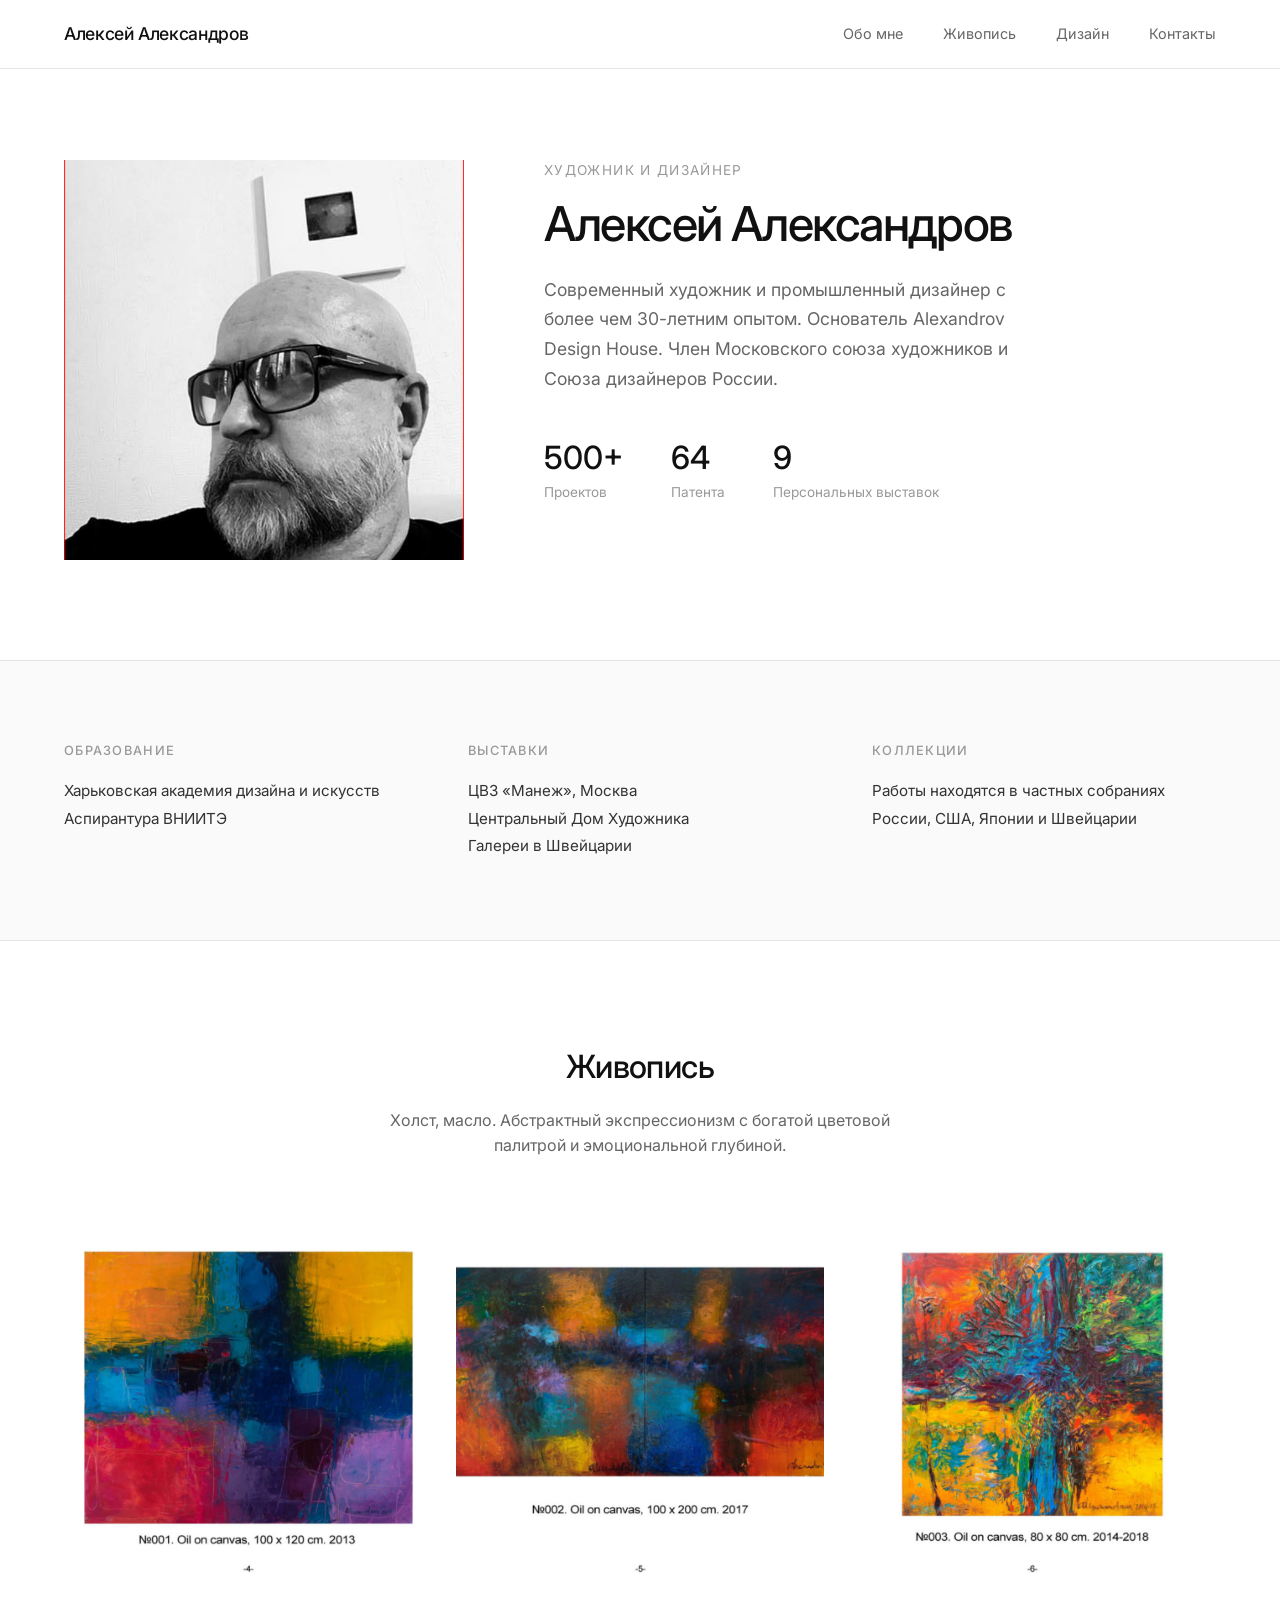
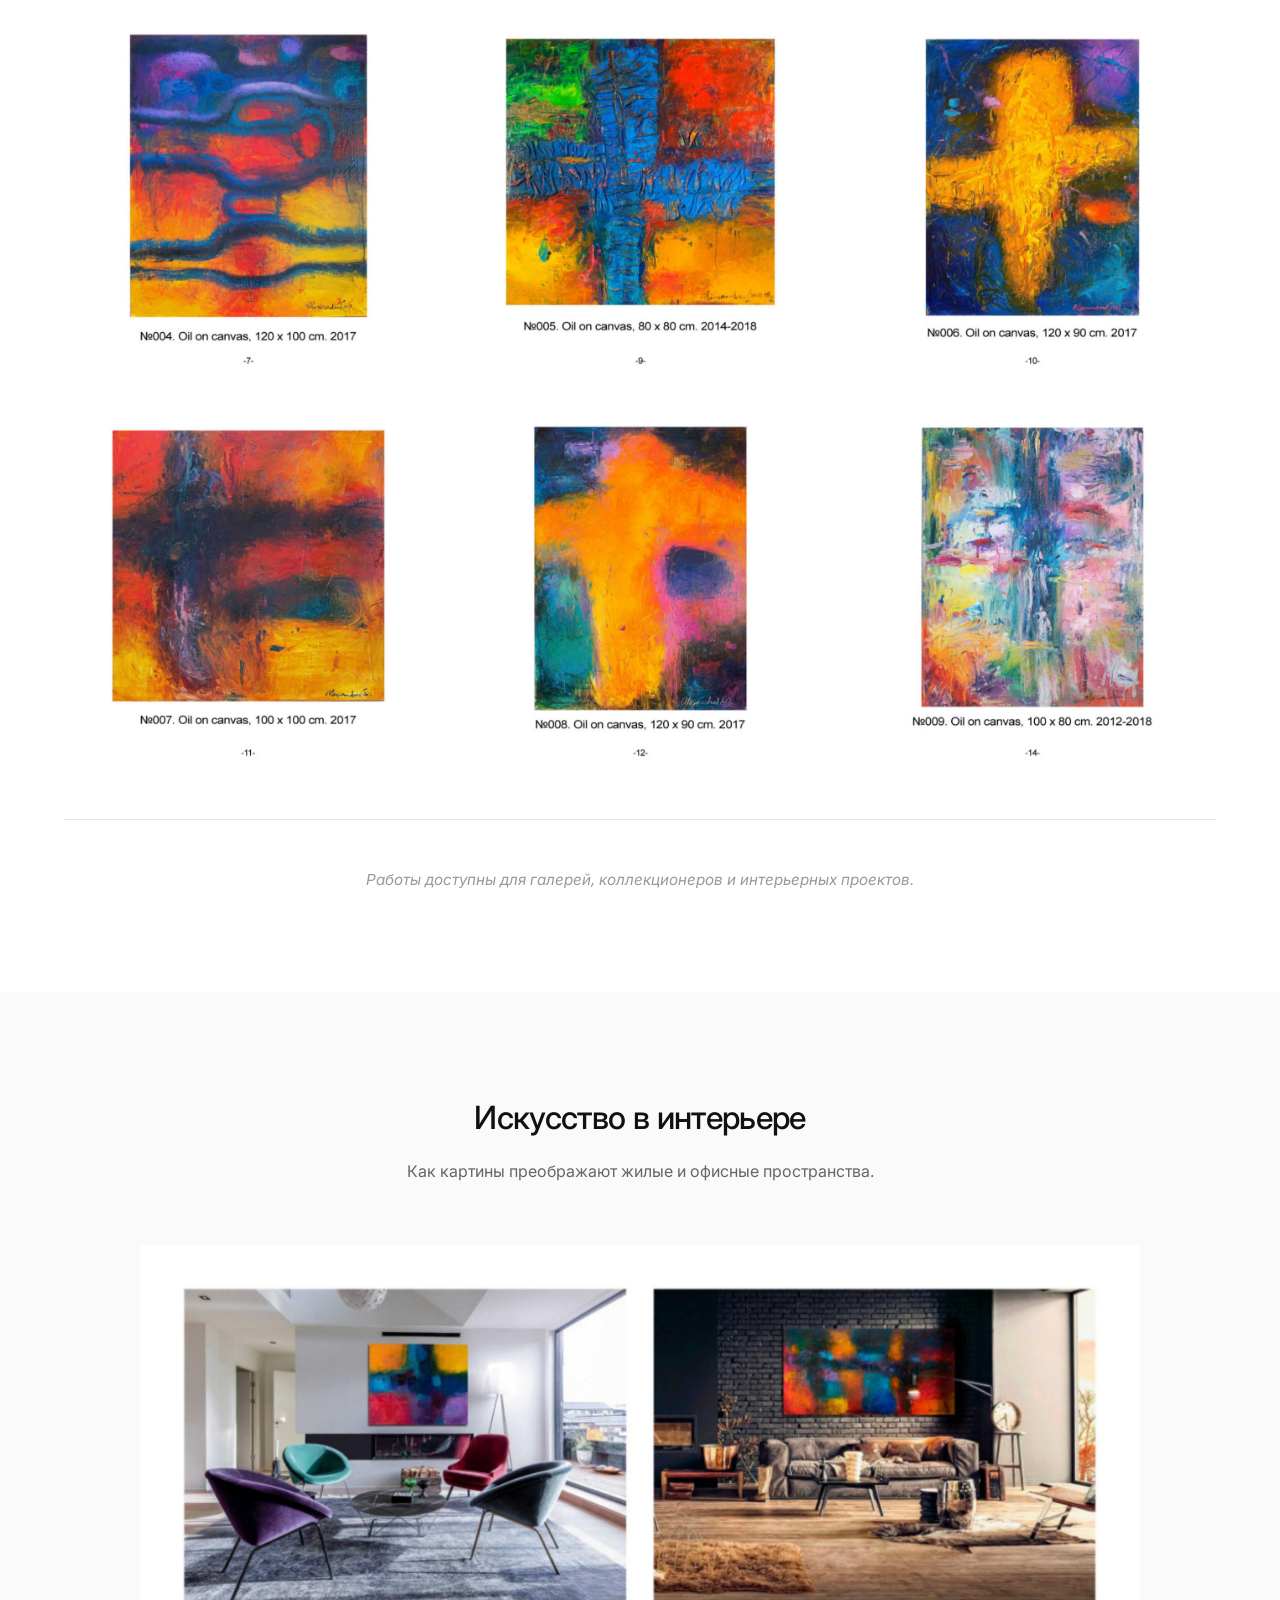
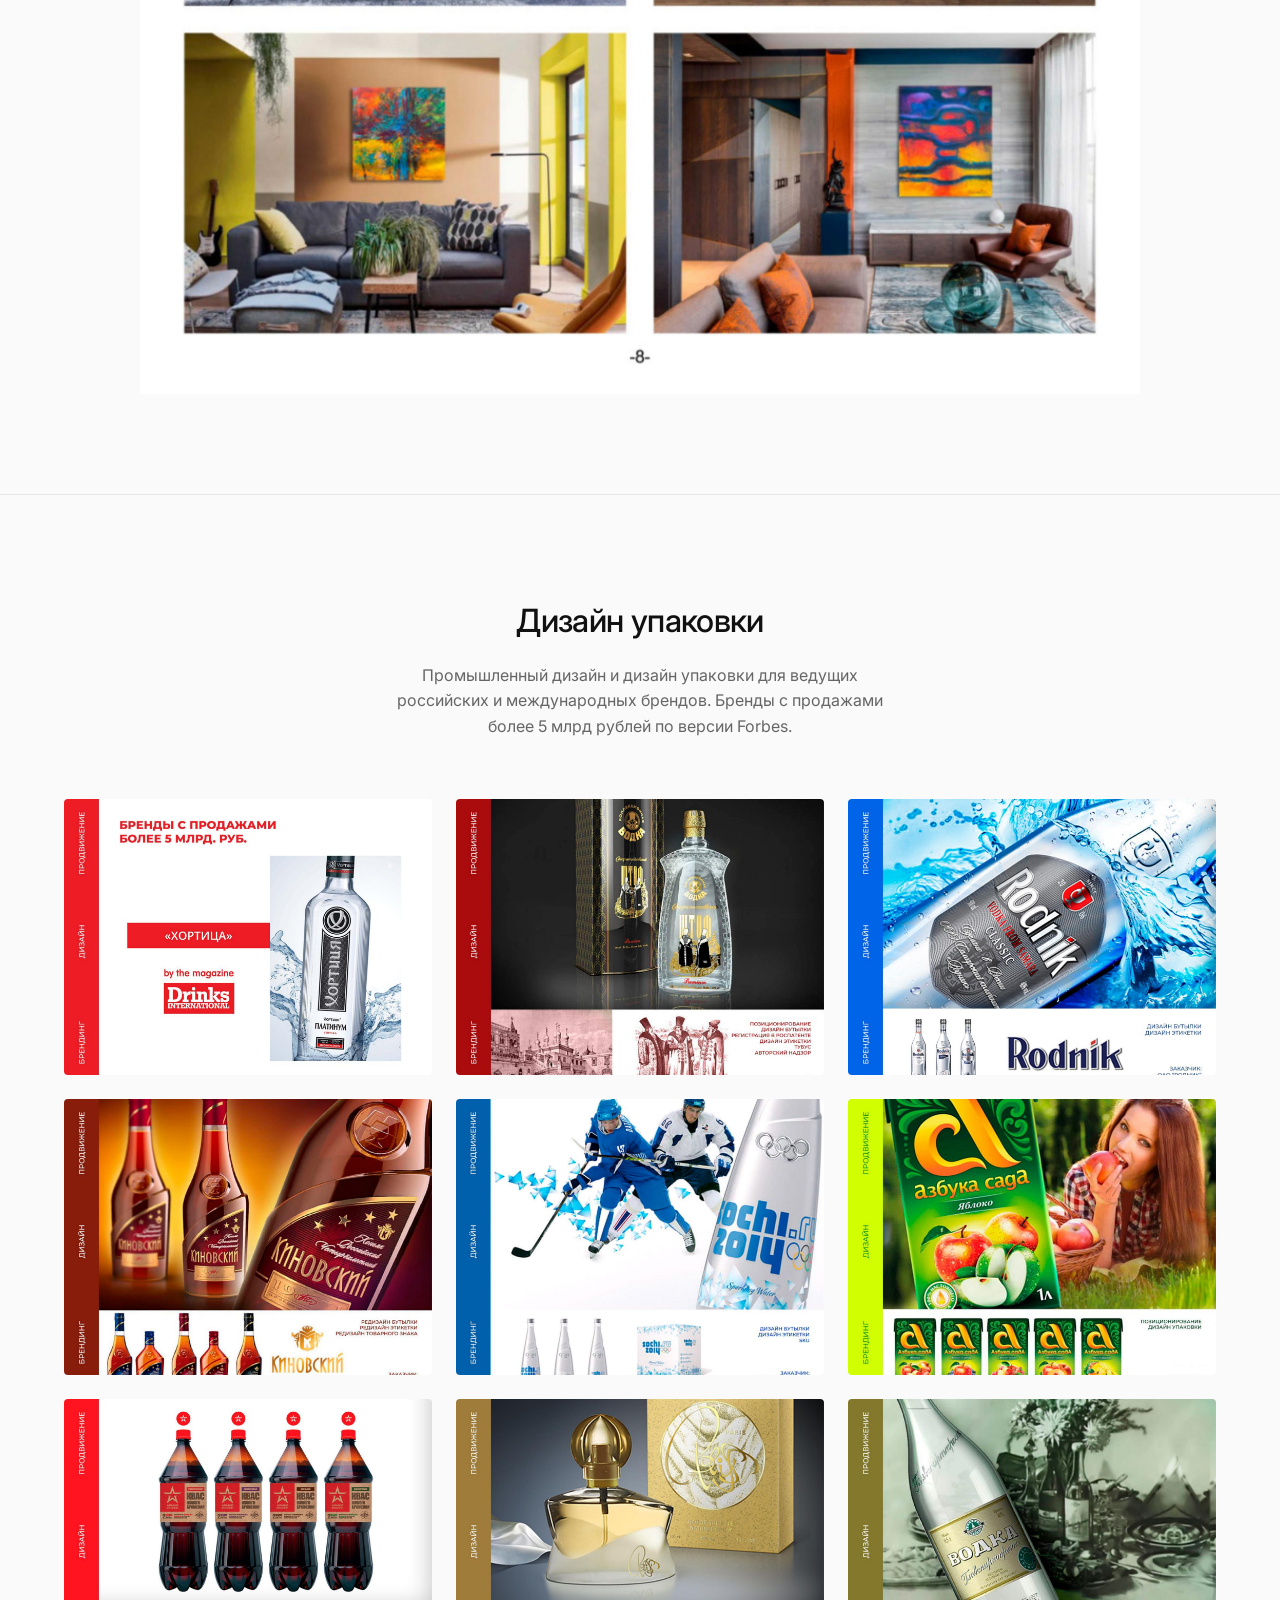
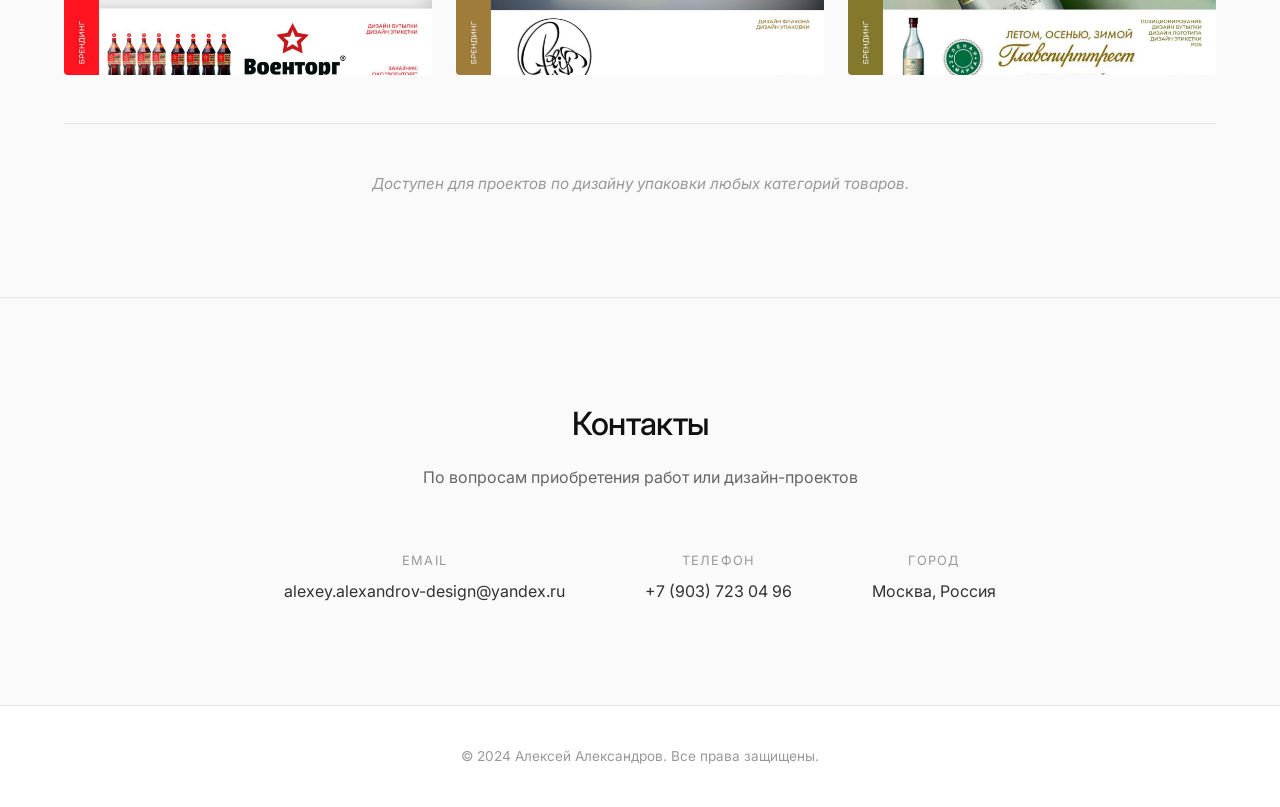
==== index.html @ 315cea28 "Initial commit: Alexey Alexandrov portfolio site - Minimalist white theme - Fine art gallery section" ====
<!DOCTYPE html>
<html lang="ru">
<head>
    <meta charset="UTF-8">
    <meta name="viewport" content="width=device-width, initial-scale=1.0">
    <title>Алексей Александров | Художник и Дизайнер</title>
    <meta name="description" content="Портфолио Алексея Александрова — современный художник и промышленный дизайнер. Живопись и дизайн упаковки.">
    <link rel="preconnect" href="https://fonts.googleapis.com">
    <link rel="preconnect" href="https://fonts.gstatic.com" crossorigin>
    <link href="https://fonts.googleapis.com/css2?family=Inter:wght@300;400;500;600&display=swap" rel="stylesheet">
    <link rel="stylesheet" href="styles.css">
</head>
<body>
    <!-- Navigation -->
    <nav class="navbar">
        <div class="container">
            <a href="#" class="logo">Алексей Александров</a>
            <ul class="nav-links">
                <li><a href="#about">Обо мне</a></li>
                <li><a href="#art">Живопись</a></li>
                <li><a href="#design">Дизайн</a></li>
                <li><a href="#contact">Контакты</a></li>
            </ul>
            <button class="mobile-menu-btn" aria-label="Меню">
                <span></span>
                <span></span>
            </button>
        </div>
    </nav>

    <!-- Hero Section -->
    <section class="hero" id="about">
        <div class="container">
            <div class="hero-content">
                <div class="hero-image">
                    <img src="images/portrait-01.jpg" alt="Алексей Александров">
                </div>
                <div class="hero-text">
                    <p class="hero-subtitle">Художник и Дизайнер</p>
                    <h1>Алексей Александров</h1>
                    <p class="hero-description">Современный художник и промышленный дизайнер с более чем 30-летним опытом. Основатель Alexandrov Design House. Член Московского союза художников и Союза дизайнеров России.</p>
                    <div class="hero-stats">
                        <div class="stat">
                            <span class="stat-number">500+</span>
                            <span class="stat-label">Проектов</span>
                        </div>
                        <div class="stat">
                            <span class="stat-number">64</span>
                            <span class="stat-label">Патента</span>
                        </div>
                        <div class="stat">
                            <span class="stat-number">9</span>
                            <span class="stat-label">Персональных выставок</span>
                        </div>
                    </div>
                </div>
            </div>
        </div>
    </section>

    <!-- About Section -->
    <section class="about-section">
        <div class="container">
            <div class="about-grid">
                <div class="about-block">
                    <h3>Образование</h3>
                    <p>Харьковская академия дизайна и искусств<br>Аспирантура ВНИИТЭ</p>
                </div>
                <div class="about-block">
                    <h3>Выставки</h3>
                    <p>ЦВЗ «Манеж», Москва<br>Центральный Дом Художника<br>Галереи в Швейцарии</p>
                </div>
                <div class="about-block">
                    <h3>Коллекции</h3>
                    <p>Работы находятся в частных собраниях России, США, Японии и Швейцарии</p>
                </div>
            </div>
        </div>
    </section>

    <!-- Fine Art Section -->
    <section class="gallery-section" id="art">
        <div class="container">
            <div class="section-header">
                <h2>Живопись</h2>
                <p>Холст, масло. Абстрактный экспрессионизм с богатой цветовой палитрой и эмоциональной глубиной.</p>
            </div>
            <div class="gallery-grid">
                <div class="gallery-item">
                    <img src="images/art/painting-04.jpg" alt="Холст, масло">
                    <div class="gallery-info">
                        <span>Холст, масло</span>
                        <span>100 x 120 см</span>
                    </div>
                </div>
                <div class="gallery-item">
                    <img src="images/art/painting-05.jpg" alt="Холст, масло">
                    <div class="gallery-info">
                        <span>Холст, масло</span>
                        <span>100 x 200 см</span>
                    </div>
                </div>
                <div class="gallery-item">
                    <img src="images/art/painting-06.jpg" alt="Холст, масло">
                    <div class="gallery-info">
                        <span>Холст, масло</span>
                        <span>80 x 80 см</span>
                    </div>
                </div>
                <div class="gallery-item">
                    <img src="images/art/painting-07.jpg" alt="Холст, масло">
                    <div class="gallery-info">
                        <span>Холст, масло</span>
                        <span>120 x 100 см</span>
                    </div>
                </div>
                <div class="gallery-item">
                    <img src="images/art/painting-09.jpg" alt="Холст, масло">
                    <div class="gallery-info">
                        <span>Холст, масло</span>
                        <span>80 x 80 см</span>
                    </div>
                </div>
                <div class="gallery-item">
                    <img src="images/art/painting-10.jpg" alt="Холст, масло">
                    <div class="gallery-info">
                        <span>Холст, масло</span>
                        <span>120 x 90 см</span>
                    </div>
                </div>
                <div class="gallery-item">
                    <img src="images/art/painting-11.jpg" alt="Холст, масло">
                    <div class="gallery-info">
                        <span>Холст, масло</span>
                        <span>100 x 100 см</span>
                    </div>
                </div>
                <div class="gallery-item">
                    <img src="images/art/painting-12.jpg" alt="Холст, масло">
                    <div class="gallery-info">
                        <span>Холст, масло</span>
                        <span>80 x 100 см</span>
                    </div>
                </div>
                <div class="gallery-item">
                    <img src="images/art/painting-14.jpg" alt="Холст, масло">
                    <div class="gallery-info">
                        <span>Холст, масло</span>
                        <span>120 x 100 см</span>
                    </div>
                </div>
            </div>
            <div class="gallery-note">
                <p>Работы доступны для галерей, коллекционеров и интерьерных проектов.</p>
            </div>
        </div>
    </section>

    <!-- Interior Preview -->
    <section class="interior-section">
        <div class="container">
            <div class="section-header">
                <h2>Искусство в интерьере</h2>
                <p>Как картины преображают жилые и офисные пространства.</p>
            </div>
            <div class="interior-image">
                <img src="images/art/painting-08.jpg" alt="Картины в интерьере">
            </div>
        </div>
    </section>

    <!-- Design Section -->
    <section class="gallery-section design-section" id="design">
        <div class="container">
            <div class="section-header">
                <h2>Дизайн упаковки</h2>
                <p>Промышленный дизайн и дизайн упаковки для ведущих российских и международных брендов. Бренды с продажами более 5 млрд рублей по версии Forbes.</p>
            </div>
            <div class="design-grid">
                <div class="design-item">
                    <img src="images/design/design-04.jpg" alt="Хортица">
                    <div class="design-info">
                        <span class="design-brand">Хортица</span>
                        <span class="design-type">Премиум водка</span>
                    </div>
                </div>
                <div class="design-item">
                    <img src="images/design/design-10.jpg" alt="Старомосковская">
                    <div class="design-info">
                        <span class="design-brand">Старомосковская</span>
                        <span class="design-type">Премиум коллекция</span>
                    </div>
                </div>
                <div class="design-item">
                    <img src="images/design/design-15.jpg" alt="Родник">
                    <div class="design-info">
                        <span class="design-brand">Родник</span>
                        <span class="design-type">Водка</span>
                    </div>
                </div>
                <div class="design-item">
                    <img src="images/design/design-20.jpg" alt="Киновский">
                    <div class="design-info">
                        <span class="design-brand">Киновский</span>
                        <span class="design-type">Коньяк</span>
                    </div>
                </div>
                <div class="design-item">
                    <img src="images/design/design-30.jpg" alt="Сочи 2014">
                    <div class="design-info">
                        <span class="design-brand">Сочи 2014</span>
                        <span class="design-type">Олимпийский комитет</span>
                    </div>
                </div>
                <div class="design-item">
                    <img src="images/design/design-35.jpg" alt="Азбука Сада">
                    <div class="design-info">
                        <span class="design-brand">Азбука Сада</span>
                        <span class="design-type">Соки</span>
                    </div>
                </div>
                <div class="design-item">
                    <img src="images/design/design-25.jpg" alt="Военторг">
                    <div class="design-info">
                        <span class="design-brand">Военторг</span>
                        <span class="design-type">Квас</span>
                    </div>
                </div>
                <div class="design-item">
                    <img src="images/design/design-40.jpg" alt="Paris">
                    <div class="design-info">
                        <span class="design-brand">Paris</span>
                        <span class="design-type">Парфюмерия</span>
                    </div>
                </div>
                <div class="design-item">
                    <img src="images/design/design-05.jpg" alt="Главспирттрест">
                    <div class="design-info">
                        <span class="design-brand">Главспирттрест</span>
                        <span class="design-type">Водка</span>
                    </div>
                </div>
            </div>
            <div class="gallery-note">
                <p>Доступен для проектов по дизайну упаковки любых категорий товаров.</p>
            </div>
        </div>
    </section>

    <!-- Contact Section -->
    <section class="contact-section" id="contact">
        <div class="container">
            <div class="section-header">
                <h2>Контакты</h2>
                <p>По вопросам приобретения работ или дизайн-проектов</p>
            </div>
            <div class="contact-info">
                <div class="contact-item">
                    <span class="contact-label">Email</span>
                    <a href="mailto:alexey.alexandrov-design@yandex.ru">alexey.alexandrov-design@yandex.ru</a>
                </div>
                <div class="contact-item">
                    <span class="contact-label">Телефон</span>
                    <a href="tel:+79037230496">+7 (903) 723 04 96</a>
                </div>
                <div class="contact-item">
                    <span class="contact-label">Город</span>
                    <span>Москва, Россия</span>
                </div>
            </div>
        </div>
    </section>

    <!-- Footer -->
    <footer class="footer">
        <div class="container">
            <p>&copy; 2024 Алексей Александров. Все права защищены.</p>
        </div>
    </footer>

    <script src="script.js"></script>
</body>
</html>
---- styles.css ----
/* ========================================
   Alexey Alexandrov Portfolio
   Minimalist White Theme
   ======================================== */

:root {
    --color-black: #111111;
    --color-dark: #333333;
    --color-gray: #666666;
    --color-light-gray: #999999;
    --color-border: #e5e5e5;
    --color-bg: #ffffff;
    --color-bg-light: #fafafa;
    --font-main: 'Inter', -apple-system, BlinkMacSystemFont, sans-serif;
    --transition: 0.3s ease;
}

* {
    margin: 0;
    padding: 0;
    box-sizing: border-box;
}

html {
    scroll-behavior: smooth;
}

body {
    font-family: var(--font-main);
    font-size: 16px;
    line-height: 1.6;
    color: var(--color-dark);
    background: var(--color-bg);
    -webkit-font-smoothing: antialiased;
}

.container {
    max-width: 1200px;
    margin: 0 auto;
    padding: 0 24px;
}

a {
    color: inherit;
    text-decoration: none;
    transition: opacity var(--transition);
}

a:hover {
    opacity: 0.7;
}

img {
    max-width: 100%;
    height: auto;
    display: block;
}

/* ========================================
   Navigation
   ======================================== */
.navbar {
    position: fixed;
    top: 0;
    left: 0;
    right: 0;
    z-index: 100;
    background: var(--color-bg);
    border-bottom: 1px solid var(--color-border);
    padding: 20px 0;
}

.navbar .container {
    display: flex;
    align-items: center;
    justify-content: space-between;
}

.logo {
    font-size: 1.1rem;
    font-weight: 500;
    letter-spacing: -0.02em;
    color: var(--color-black);
}

.nav-links {
    display: flex;
    list-style: none;
    gap: 40px;
}

.nav-links a {
    font-size: 0.9rem;
    color: var(--color-gray);
    font-weight: 400;
}

.nav-links a:hover {
    color: var(--color-black);
    opacity: 1;
}

.mobile-menu-btn {
    display: none;
    flex-direction: column;
    gap: 6px;
    background: none;
    border: none;
    cursor: pointer;
    padding: 4px;
}

.mobile-menu-btn span {
    width: 24px;
    height: 1.5px;
    background: var(--color-black);
    transition: var(--transition);
}

/* ========================================
   Hero Section
   ======================================== */
.hero {
    padding: 160px 0 100px;
    background: var(--color-bg);
}

.hero-content {
    display: grid;
    grid-template-columns: 400px 1fr;
    gap: 80px;
    align-items: start;
}

.hero-image img {
    width: 100%;
    aspect-ratio: 1;
    object-fit: cover;
}

.hero-subtitle {
    font-size: 0.85rem;
    color: var(--color-light-gray);
    text-transform: uppercase;
    letter-spacing: 0.1em;
    margin-bottom: 16px;
}

.hero h1 {
    font-size: 3rem;
    font-weight: 500;
    letter-spacing: -0.03em;
    line-height: 1.1;
    margin-bottom: 24px;
    color: var(--color-black);
}

.hero-description {
    font-size: 1.1rem;
    color: var(--color-gray);
    line-height: 1.7;
    max-width: 500px;
    margin-bottom: 48px;
}

.hero-stats {
    display: flex;
    gap: 48px;
}

.stat {
    display: flex;
    flex-direction: column;
}

.stat-number {
    font-size: 2rem;
    font-weight: 500;
    color: var(--color-black);
    line-height: 1;
    margin-bottom: 8px;
}

.stat-label {
    font-size: 0.85rem;
    color: var(--color-light-gray);
}

/* ========================================
   About Section
   ======================================== */
.about-section {
    padding: 80px 0;
    background: var(--color-bg-light);
    border-top: 1px solid var(--color-border);
    border-bottom: 1px solid var(--color-border);
}

.about-grid {
    display: grid;
    grid-template-columns: repeat(3, 1fr);
    gap: 60px;
}

.about-block h3 {
    font-size: 0.8rem;
    font-weight: 500;
    text-transform: uppercase;
    letter-spacing: 0.1em;
    color: var(--color-light-gray);
    margin-bottom: 16px;
}

.about-block p {
    font-size: 0.95rem;
    color: var(--color-dark);
    line-height: 1.8;
}

/* ========================================
   Gallery Section
   ======================================== */
.gallery-section {
    padding: 100px 0;
}

.section-header {
    text-align: center;
    margin-bottom: 60px;
}

.section-header h2 {
    font-size: 2rem;
    font-weight: 500;
    letter-spacing: -0.02em;
    color: var(--color-black);
    margin-bottom: 16px;
}

.section-header p {
    font-size: 1rem;
    color: var(--color-gray);
    max-width: 500px;
    margin: 0 auto;
}

.gallery-grid {
    display: grid;
    grid-template-columns: repeat(3, 1fr);
    gap: 24px;
}

.gallery-item {
    position: relative;
    overflow: hidden;
    cursor: pointer;
}

.gallery-item img {
    width: 100%;
    aspect-ratio: 1;
    object-fit: cover;
    transition: transform var(--transition);
}

.gallery-item:hover img {
    transform: scale(1.03);
}

.gallery-info {
    position: absolute;
    bottom: 0;
    left: 0;
    right: 0;
    padding: 16px;
    background: linear-gradient(transparent, rgba(0,0,0,0.7));
    display: flex;
    justify-content: space-between;
    opacity: 0;
    transition: opacity var(--transition);
}

.gallery-item:hover .gallery-info {
    opacity: 1;
}

.gallery-info span {
    font-size: 0.8rem;
    color: #fff;
}

.gallery-note {
    text-align: center;
    margin-top: 48px;
    padding-top: 48px;
    border-top: 1px solid var(--color-border);
}

.gallery-note p {
    font-size: 0.95rem;
    color: var(--color-light-gray);
    font-style: italic;
}

/* ========================================
   Interior Section
   ======================================== */
.interior-section {
    padding: 100px 0;
    background: var(--color-bg-light);
}

.interior-image {
    max-width: 1000px;
    margin: 0 auto;
}

.interior-image img {
    width: 100%;
}

/* ========================================
   Design Section
   ======================================== */
.design-section {
    background: var(--color-bg-light);
    border-top: 1px solid var(--color-border);
}

.design-grid {
    display: grid;
    grid-template-columns: repeat(3, 1fr);
    gap: 24px;
}

.design-item {
    position: relative;
    overflow: hidden;
    cursor: pointer;
    background: var(--color-bg);
    border-radius: 4px;
}

.design-item img {
    width: 100%;
    aspect-ratio: 4/3;
    object-fit: cover;
    transition: transform var(--transition);
}

.design-item:hover img {
    transform: scale(1.02);
}

.design-info {
    position: absolute;
    bottom: 0;
    left: 0;
    right: 0;
    padding: 20px;
    background: linear-gradient(transparent, rgba(0,0,0,0.8));
    display: flex;
    flex-direction: column;
    gap: 4px;
    opacity: 0;
    transition: opacity var(--transition);
}

.design-item:hover .design-info {
    opacity: 1;
}

.design-brand {
    font-size: 1rem;
    font-weight: 500;
    color: #fff;
}

.design-type {
    font-size: 0.8rem;
    color: rgba(255,255,255,0.7);
}

/* ========================================
   Contact Section
   ======================================== */
.contact-section {
    padding: 100px 0;
    background: var(--color-bg-light);
    border-top: 1px solid var(--color-border);
}

.contact-info {
    display: flex;
    justify-content: center;
    gap: 80px;
}

.contact-item {
    display: flex;
    flex-direction: column;
    align-items: center;
    text-align: center;
}

.contact-label {
    font-size: 0.8rem;
    text-transform: uppercase;
    letter-spacing: 0.1em;
    color: var(--color-light-gray);
    margin-bottom: 8px;
}

.contact-item a,
.contact-item span:last-child {
    font-size: 1rem;
    color: var(--color-dark);
}

/* ========================================
   Footer
   ======================================== */
.footer {
    padding: 40px 0;
    border-top: 1px solid var(--color-border);
    text-align: center;
}

.footer p {
    font-size: 0.85rem;
    color: var(--color-light-gray);
}

/* ========================================
   Responsive
   ======================================== */
@media (max-width: 1024px) {
    .hero-content {
        grid-template-columns: 300px 1fr;
        gap: 60px;
    }

    .hero h1 {
        font-size: 2.5rem;
    }

    .gallery-grid,
    .design-grid {
        grid-template-columns: repeat(2, 1fr);
    }
}

@media (max-width: 768px) {
    .nav-links {
        display: none;
    }

    .mobile-menu-btn {
        display: flex;
    }

    .hero {
        padding: 120px 0 60px;
    }

    .hero-content {
        grid-template-columns: 1fr;
        gap: 40px;
    }

    .hero-image {
        max-width: 280px;
    }

    .hero h1 {
        font-size: 2rem;
    }

    .hero-description {
        font-size: 1rem;
    }

    .hero-stats {
        gap: 32px;
    }

    .stat-number {
        font-size: 1.5rem;
    }

    .about-grid {
        grid-template-columns: 1fr;
        gap: 40px;
    }

    .gallery-section,
    .interior-section,
    .contact-section {
        padding: 60px 0;
    }

    .section-header {
        margin-bottom: 40px;
    }

    .section-header h2 {
        font-size: 1.5rem;
    }

    .gallery-grid,
    .design-grid {
        grid-template-columns: 1fr;
        gap: 16px;
    }

    .design-item img {
        aspect-ratio: 16/10;
    }

    .contact-info {
        flex-direction: column;
        gap: 32px;
    }
}

@media (max-width: 480px) {
    .container {
        padding: 0 16px;
    }

    .logo {
        font-size: 1rem;
    }

    .hero h1 {
        font-size: 1.75rem;
    }

    .hero-stats {
        flex-wrap: wrap;
        gap: 24px;
    }

    .stat {
        min-width: 80px;
    }
}
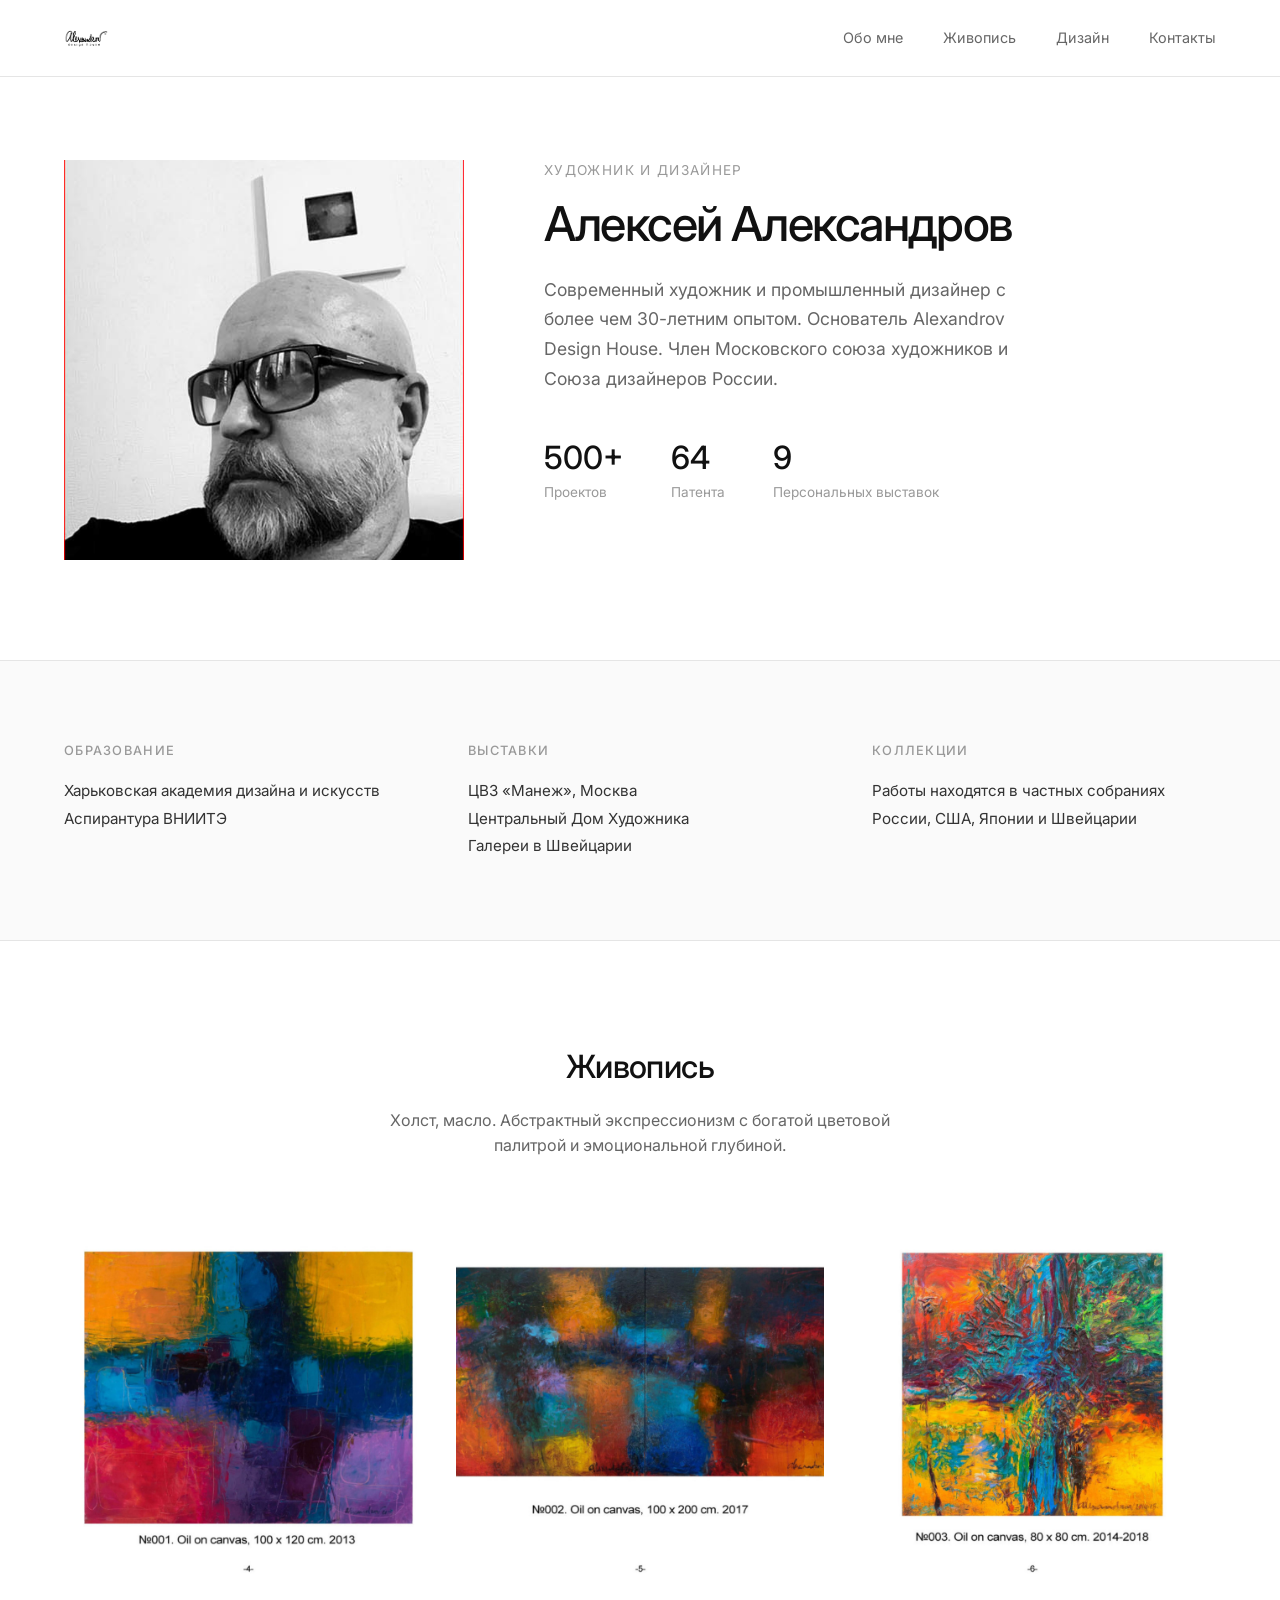
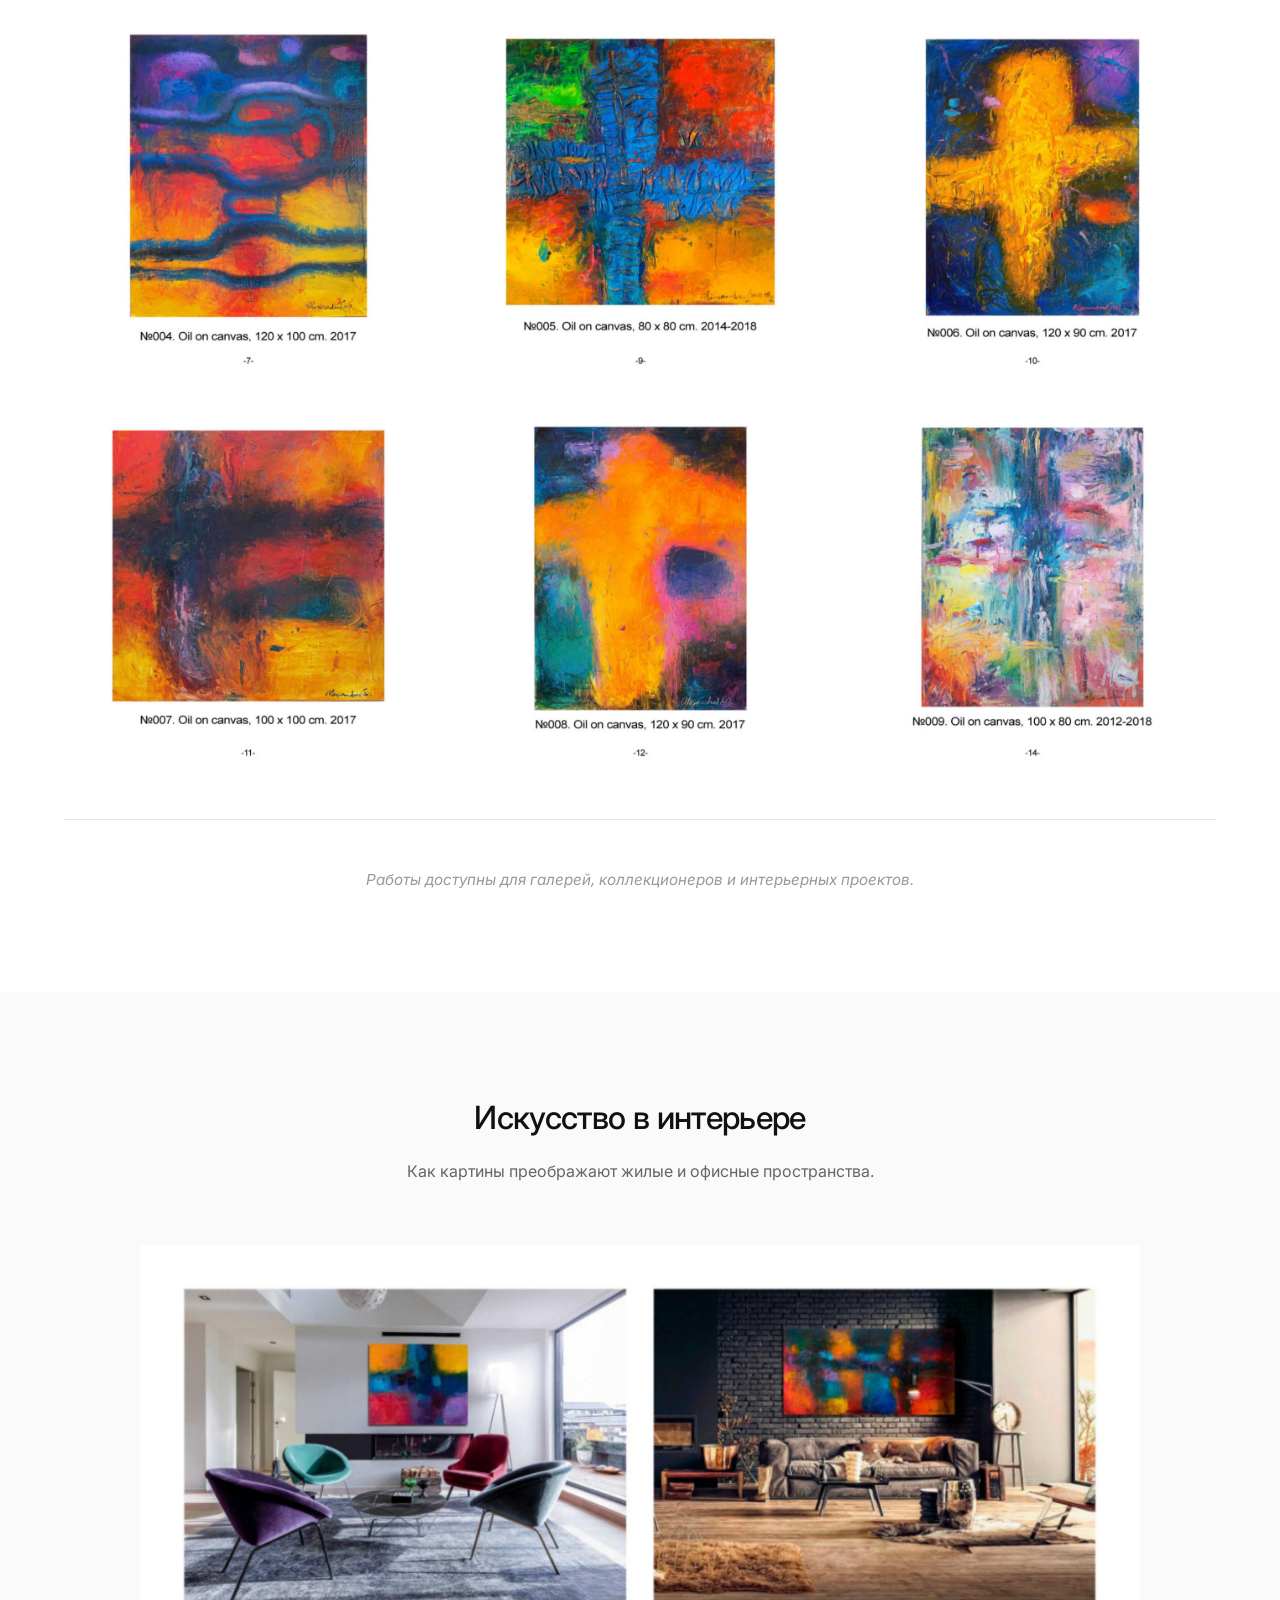
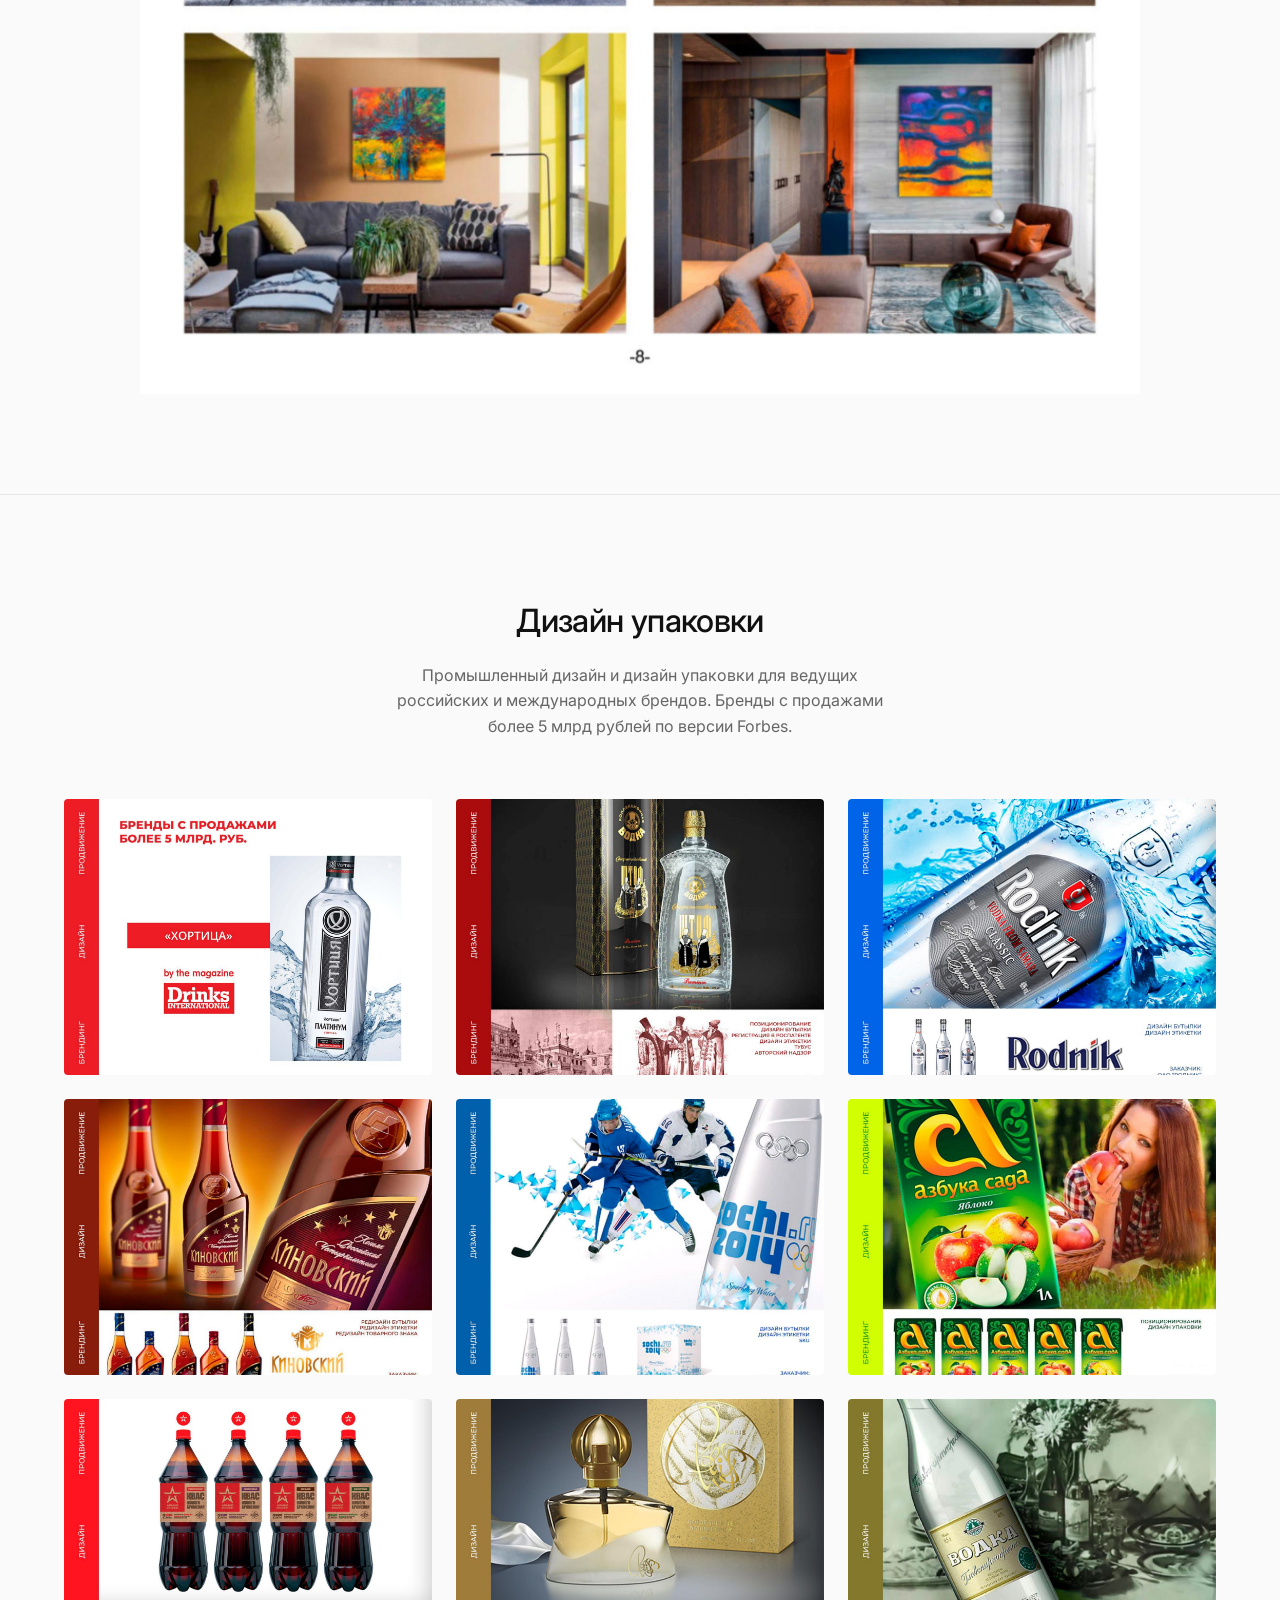
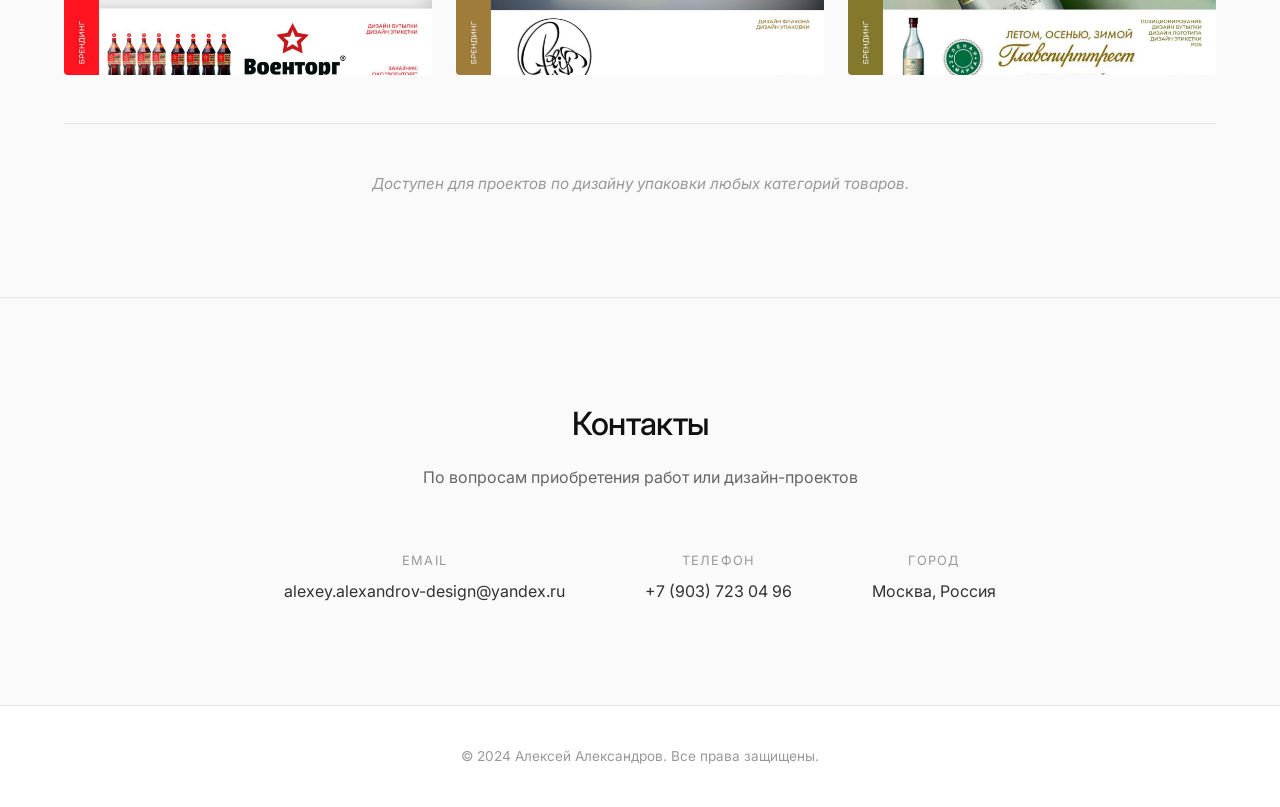
==== commit 1ecf13f8: "Add logo to main website navbar Co-Authored-By: Claude Opus 4.5 <noreply@anthropic.com>" ====
--- a/index.html
+++ b/index.html
@@ -14,7 +14,7 @@
     <!-- Navigation -->
     <nav class="navbar">
         <div class="container">
-            <a href="#" class="logo">Алексей Александров</a>
+            <a href="#" class="logo"><img src="images/logo-black.jpg" alt="Alexandrov Design House"></a>
             <ul class="nav-links">
                 <li><a href="#about">Обо мне</a></li>
                 <li><a href="#art">Живопись</a></li>
--- a/styles.css
+++ b/styles.css
@@ -77,10 +77,15 @@
 }
 
 .logo {
-    font-size: 1.1rem;
-    font-weight: 500;
-    letter-spacing: -0.02em;
-    color: var(--color-black);
+    display: flex;
+    align-items: center;
+    height: 36px;
+}
+
+.logo img {
+    height: 100%;
+    width: auto;
+    filter: invert(1);
 }
 
 .nav-links {
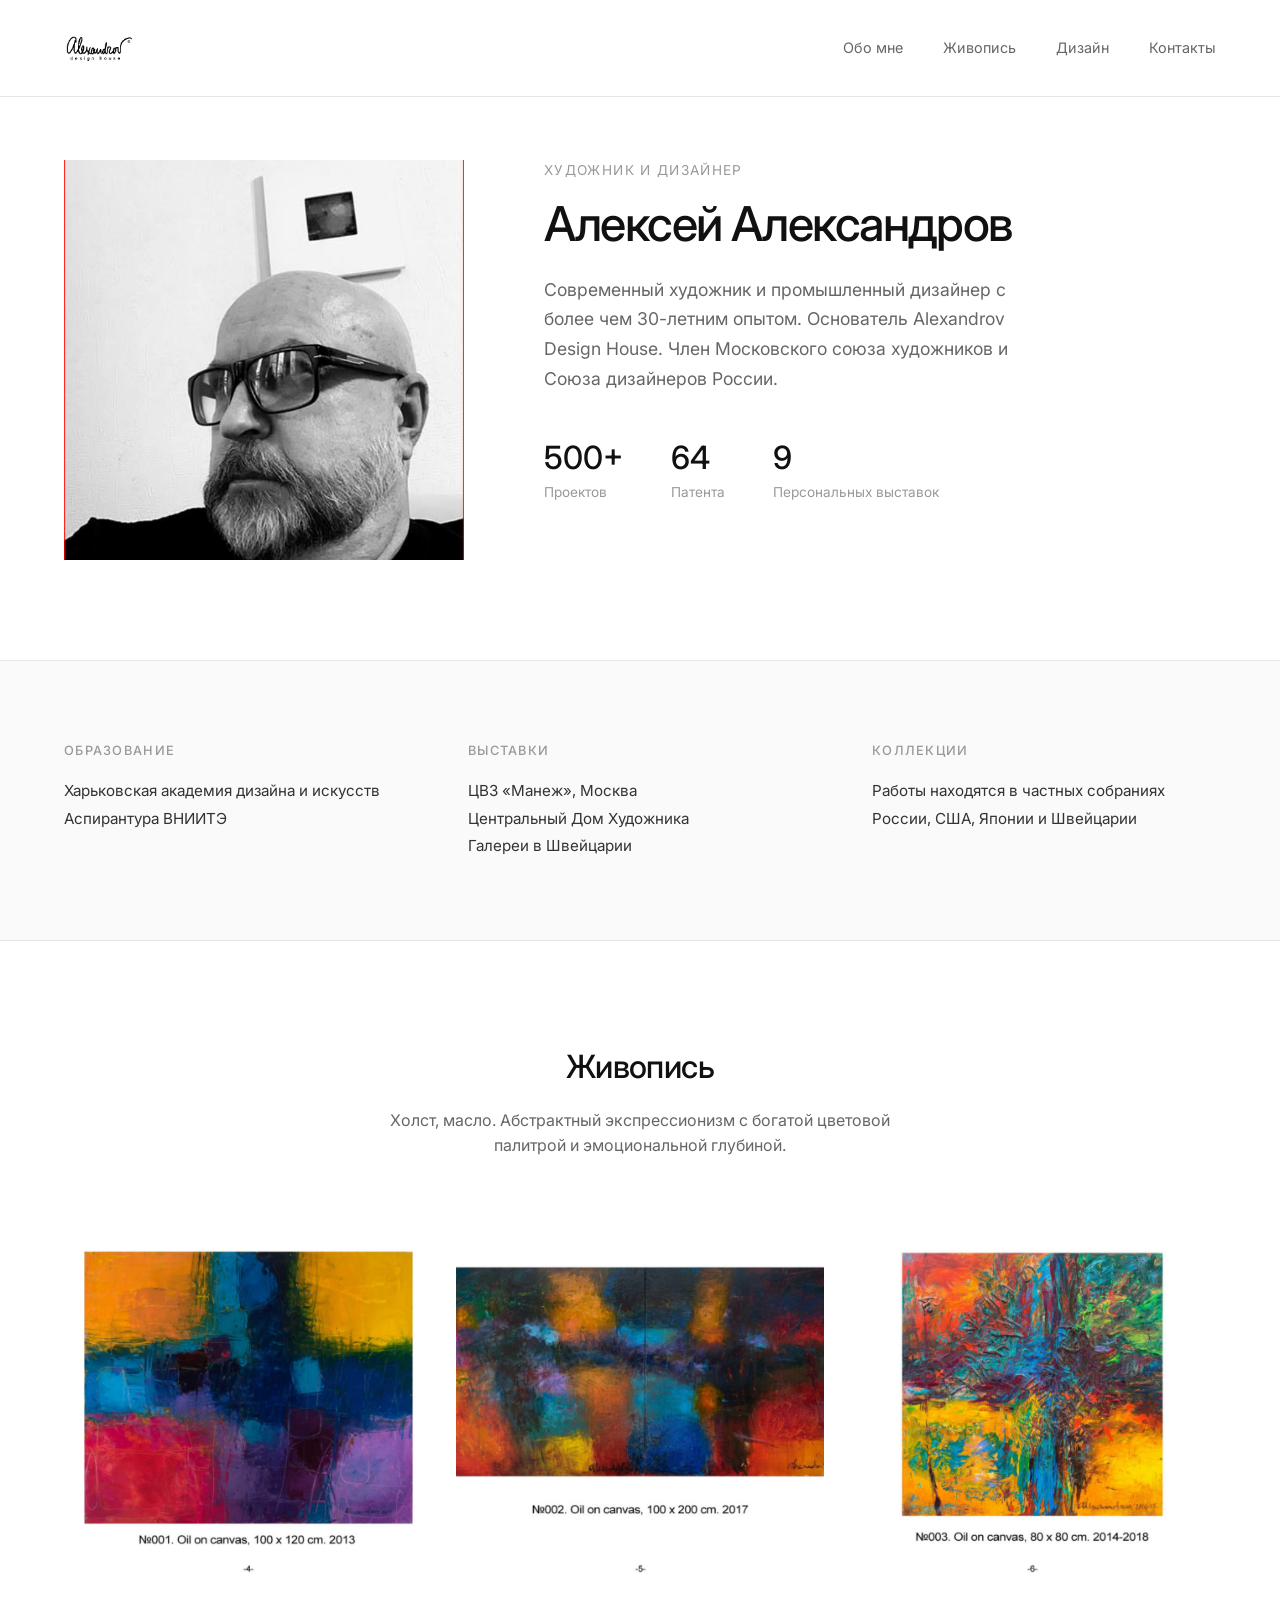
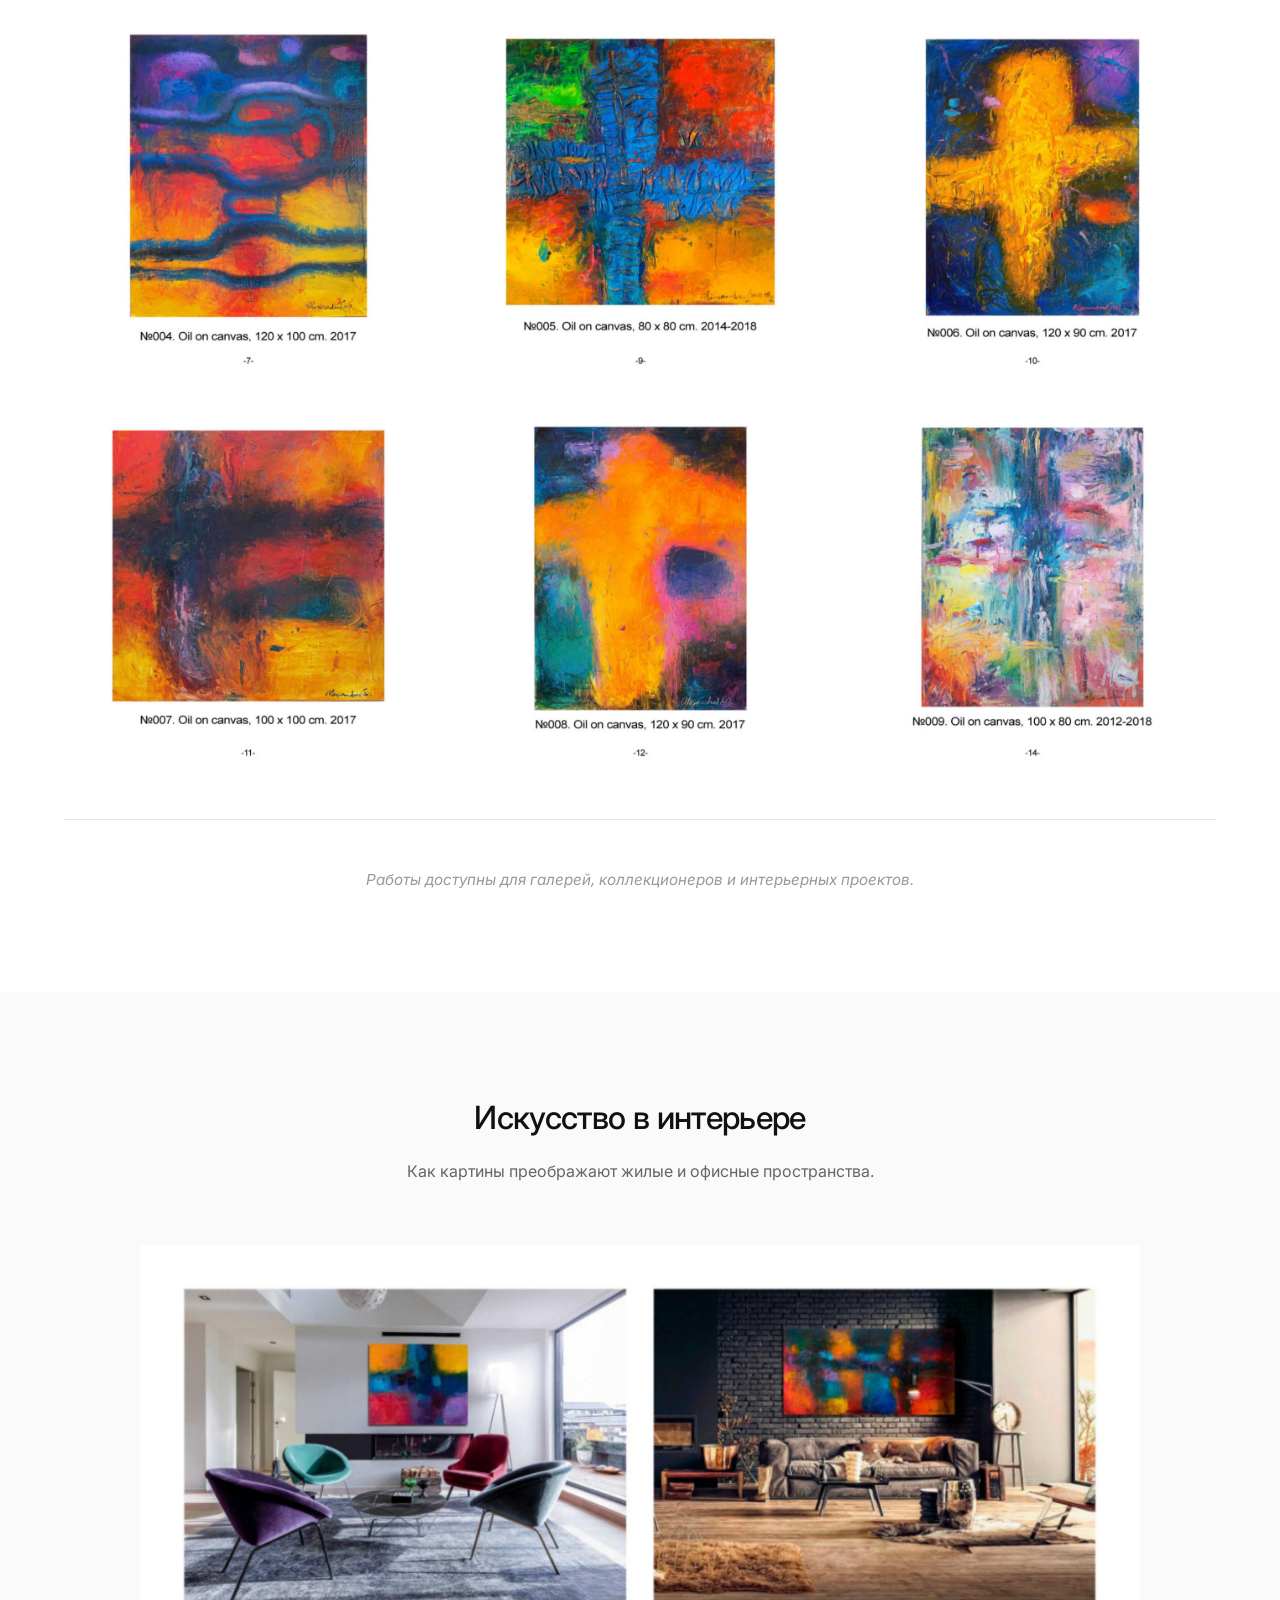
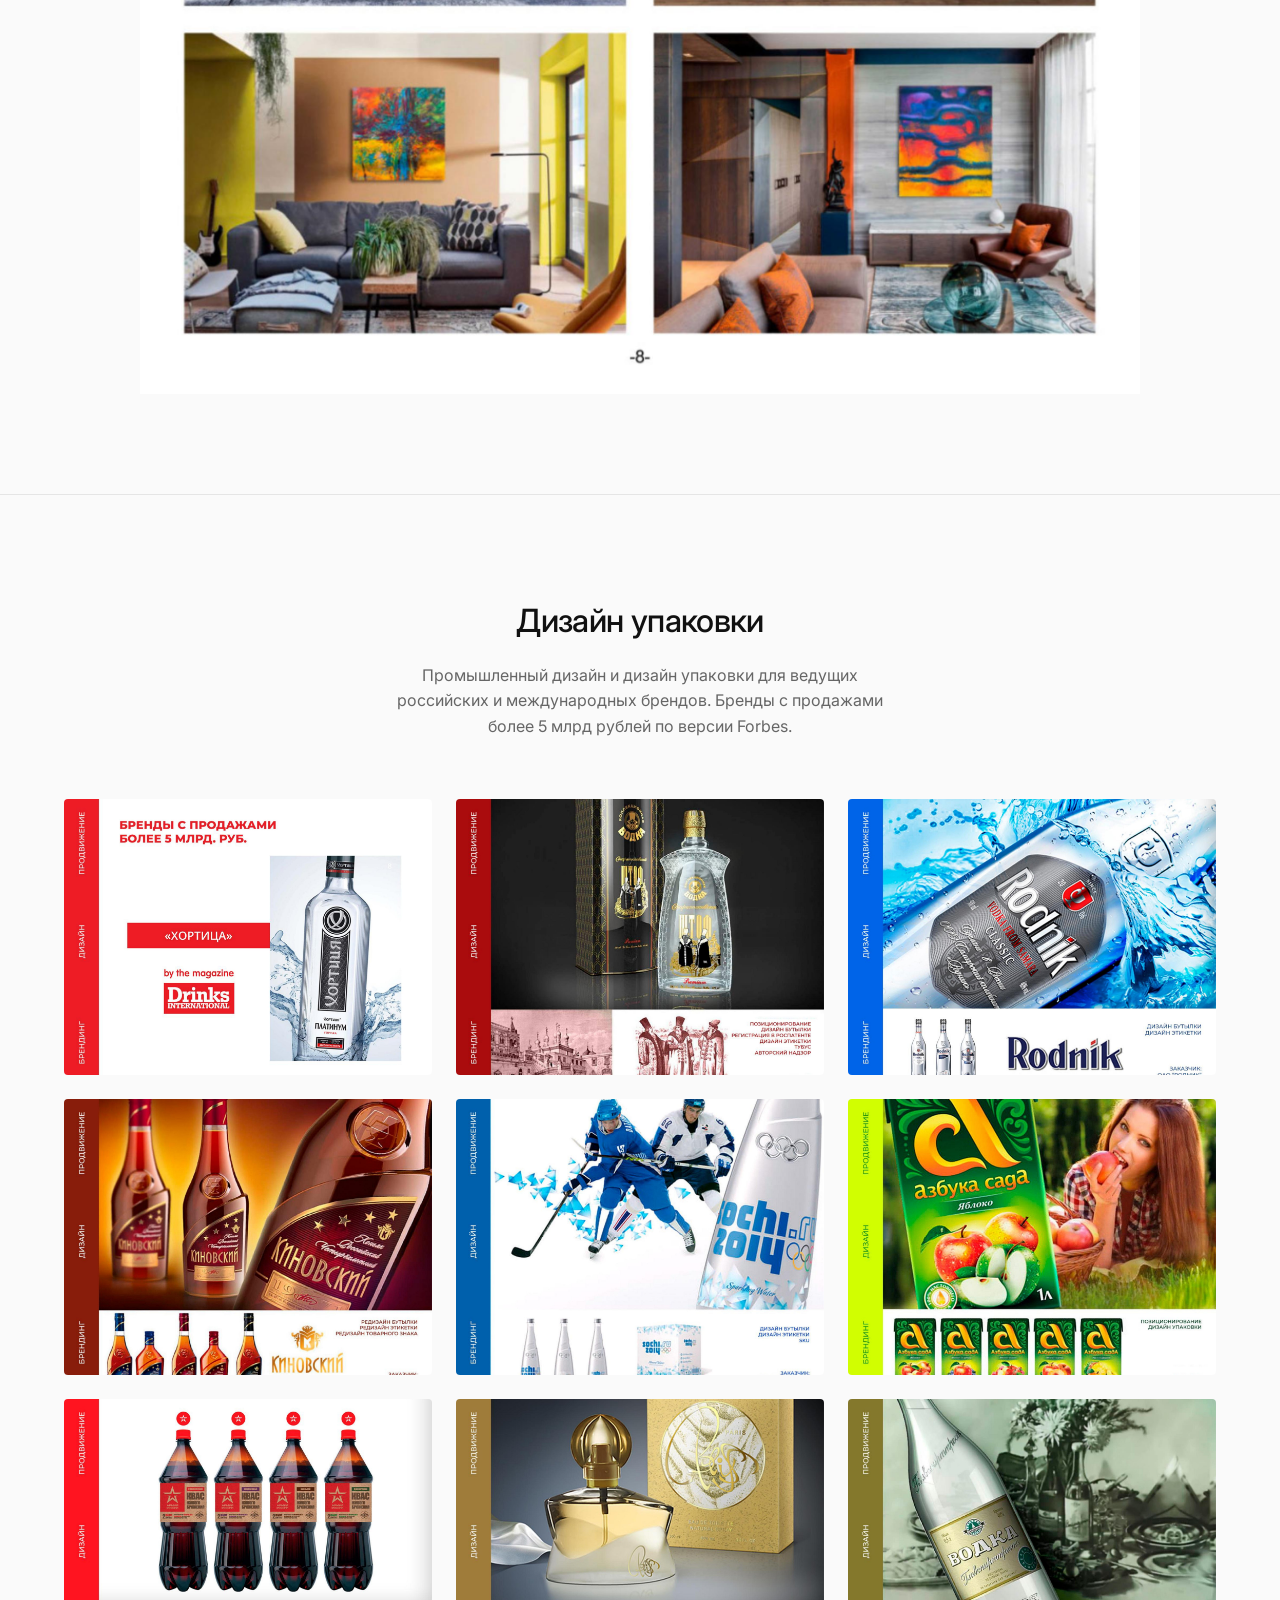
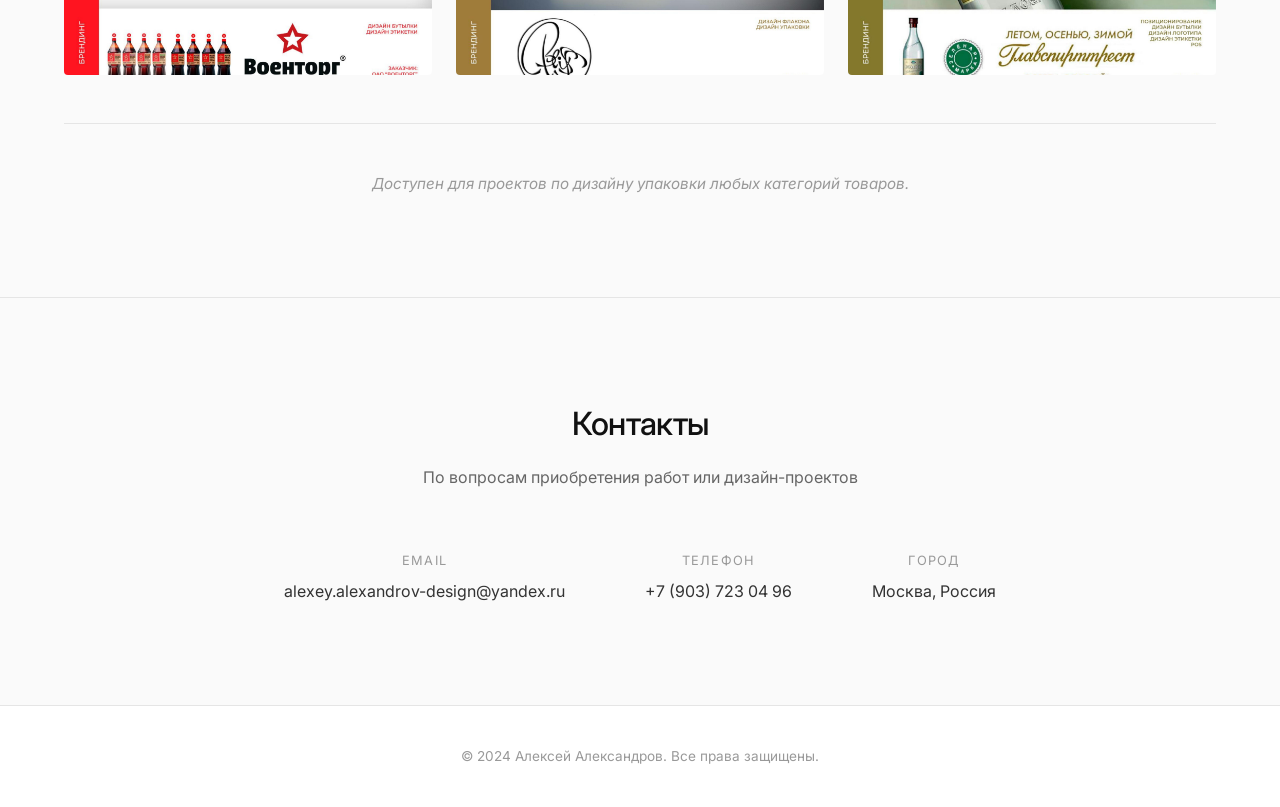
==== commit 33f2bc81: "Add lightbox modal for image preview - Click on any gallery/design item to open fullscreen preview -" ====
--- a/index.html
+++ b/index.html
@@ -278,6 +278,13 @@
         </div>
     </footer>
 
+    <!-- Lightbox Modal -->
+    <div class="lightbox" id="lightbox">
+        <button class="lightbox-close" aria-label="Закрыть">&times;</button>
+        <img class="lightbox-image" id="lightbox-image" src="" alt="">
+        <div class="lightbox-info" id="lightbox-info"></div>
+    </div>
+
     <script src="script.js"></script>
 </body>
 </html>
--- a/styles.css
+++ b/styles.css
@@ -79,7 +79,7 @@
 .logo {
     display: flex;
     align-items: center;
-    height: 36px;
+    height: 56px;
 }
 
 .logo img {
@@ -550,3 +550,66 @@
         min-width: 80px;
     }
 }
+
+/* ========================================
+   Lightbox
+   ======================================== */
+.lightbox {
+    position: fixed;
+    top: 0;
+    left: 0;
+    width: 100%;
+    height: 100%;
+    background: rgba(0, 0, 0, 0.95);
+    display: flex;
+    align-items: center;
+    justify-content: center;
+    flex-direction: column;
+    z-index: 1000;
+    opacity: 0;
+    visibility: hidden;
+    transition: opacity 0.3s ease, visibility 0.3s ease;
+}
+
+.lightbox.active {
+    opacity: 1;
+    visibility: visible;
+}
+
+.lightbox-close {
+    position: absolute;
+    top: 20px;
+    right: 24px;
+    background: none;
+    border: none;
+    color: #fff;
+    font-size: 2.5rem;
+    cursor: pointer;
+    opacity: 0.7;
+    transition: opacity 0.2s ease;
+    line-height: 1;
+    padding: 8px;
+}
+
+.lightbox-close:hover {
+    opacity: 1;
+}
+
+.lightbox-image {
+    max-width: 90%;
+    max-height: 80vh;
+    object-fit: contain;
+    transform: scale(0.95);
+    transition: transform 0.3s ease;
+}
+
+.lightbox.active .lightbox-image {
+    transform: scale(1);
+}
+
+.lightbox-info {
+    margin-top: 20px;
+    color: rgba(255, 255, 255, 0.7);
+    font-size: 0.9rem;
+    text-align: center;
+}
